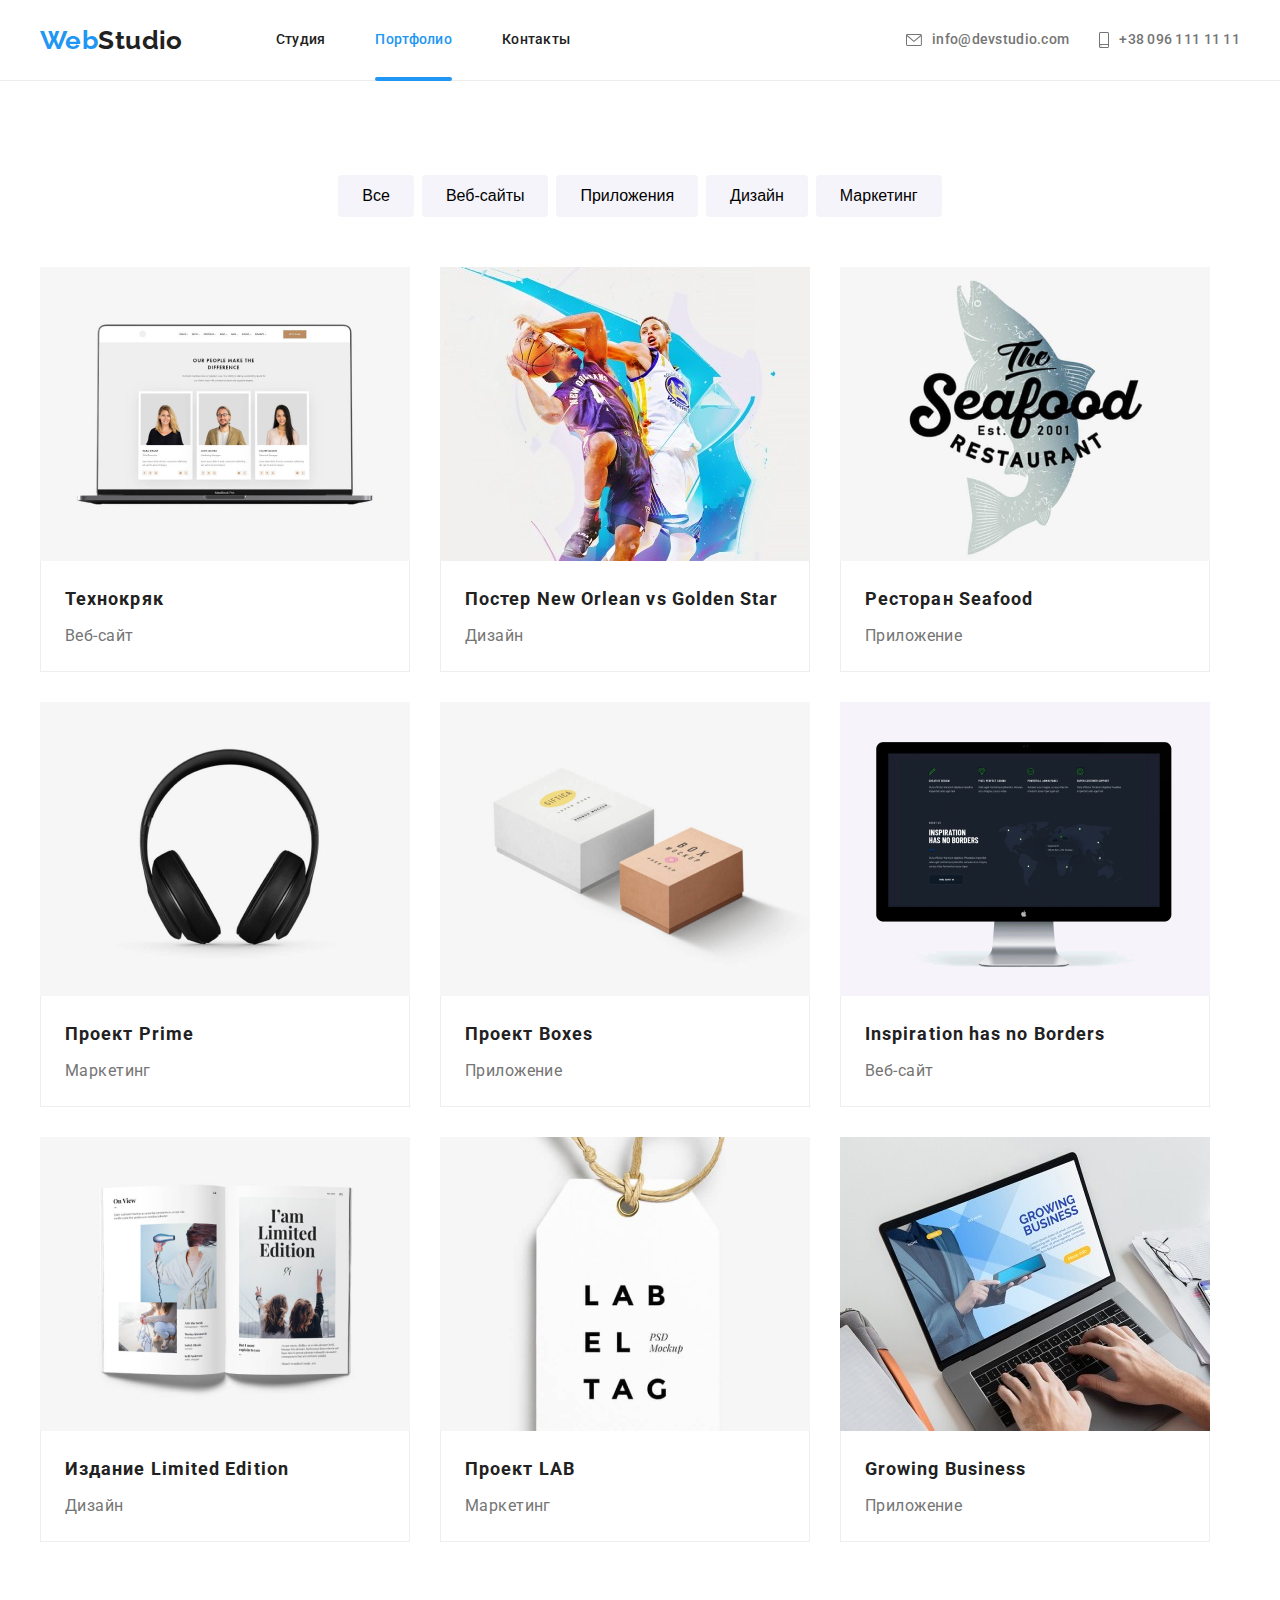
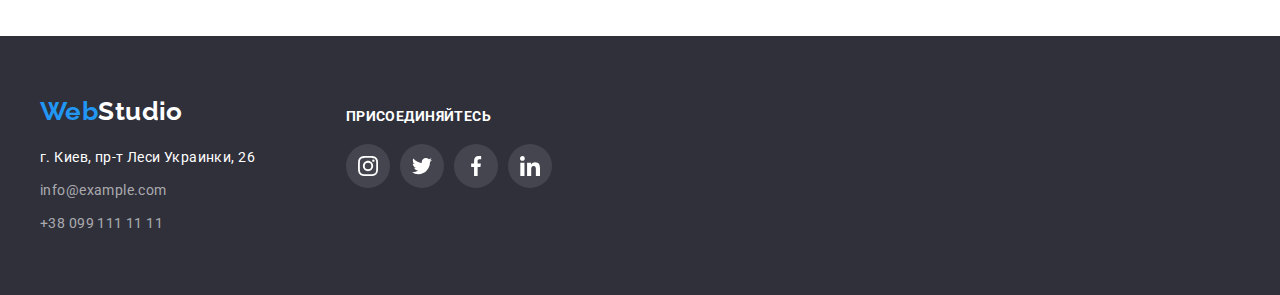
==== portfolio.html @ b4128821 "add files from previous HW" ====
<!DOCTYPE html>
<html lang="ru">
  <head>
    <meta charset="UTF-8" />
    <meta http-equiv="X-UA-Compatible" content="IE=edge" />
    <meta name="viewport" content="width=device-width, initial-scale=1.0" />
    <title>WebStudio</title>
    <link rel="preconnect" href="https://fonts.gstatic.com" />
    <link
      href="https://fonts.googleapis.com/css2?family=Raleway:wght@700&family=Roboto:wght@400;500;700;900&display=swap"
      rel="stylesheet"
    />
    <link
      rel="stylesheet"
      href="https://cdnjs.cloudflare.com/ajax/libs/modern-normalize/1.0.0/modern-normalize.min.css"
      integrity="sha512-ISS7cAi1PEhQ8jnbJpJZMd29NlhNj4AWYyLOSp2CE/CsHxTCu+r+t0D2yoJudVrd0/8fTVPUVDzY5Tvli75u/g=="
      crossorigin="anonymous"
    />
    <link rel="stylesheet" href="./css/styles.css" />
  </head>
  <body>
    <header>
      <div class="container">
        <nav class="header-nav">
          <!-- logo -->
          <a class="logo" href="./index.html" lang="en"
            ><span>Web</span>Studio</a
          >
          <ul class="link-list">
            <li class="item">
              <a class="link" href="./index.html">Студия</a>
            </li>
            <li class="item">
              <a class="link current" href="./portfolio.html">Портфолио</a>
            </li>
            <li class="item"><a class="link" href="">Контакты</a></li>
          </ul>
        </nav>
        <!-- contacts -->
        <ul class="header-contacts">
          <li class="item">
            <a class="link" href="mailto:info@devstudio.com">
              <svg class="contacts-icon" width="16" height="12">
                <use href="./images/icons.svg#envelope"></use>
              </svg>
              info@devstudio.com</a
            >
          </li>
          <li class="item">
            <a class="link" href="tel:+380961111111">
              <svg class="contacts-icon" width="10" height="16">
                <use href="./images/icons.svg#smartphone"></use>
              </svg>
              +38 096 111 11 11</a
            >
          </li>
        </ul>
      </div>
    </header>

    <!-- main content -->
    <main>
      <!-- our works -->
      <section class="section portfolio">
        <div class="container">
          <h1 class="visually-hidden">Наши работы</h1>

          <ul class="filter">
            <!-- сейчас фильтр кнопками, а будут радиобаттоны -->
            <li class="item">
              <button class="btn filter-button" type="button">Все</button>
            </li>
            <li class="item">
              <button class="btn filter-button" type="button">Веб-сайты</button>
            </li>
            <li class="item">
              <button class="btn filter-button" type="button">
                Приложения
              </button>
            </li>
            <li class="item">
              <button class="btn filter-button" type="button">Дизайн</button>
            </li>
            <li class="item">
              <button class="btn filter-button" type="button">Маркетинг</button>
            </li>
          </ul>

          <ul class="gallery">
            <li class="gallery-item">
              <a class="card" href="">
                <div class="box">
                  <img
                    class="card-image"
                    src="./images/portfolio/portfolio-1.jpg"
                    alt="фото веб-сайта Технокряк"
                    width="370"
                  />
                  <p class="card-overlay">
                    Технокряк это современная площадка распространения
                    коронавируса. Компании используют эту платформу для
                    цифрового шпионажа и атак на защищённые сервера конкурентов.
                  </p>
                </div>
                <div class="card-title">
                  <h2 class="card-name">Технокряк</h2>
                  <p class="card-text">Веб-сайт</p>
                </div>
              </a>
            </li>
            <li class="gallery-item">
              <a class="card" href="">
                <div class="box">
                  <img
                    class="card-image"
                    src="./images/portfolio/portfolio-2.jpg"
                    alt="фото постера"
                    width="370"
                  />
                  <p class="card-overlay">
                    Технокряк это современная площадка распространения
                    коронавируса. Компании используют эту платформу для
                    цифрового шпионажа и атак на защищённые сервера конкурентов.
                    Lorem ipsum dolor sit, amet consectetur adipisicing elit.
                    Incidunt, provident? Vel tempora deleniti animi? Nostrum
                    quidem, autem, dolores suscipit perferendis quam aperiam
                    nobis eligendi aspernatur corrupti sapiente doloremque minus
                    eaque.
                  </p>
                </div>
                <div class="card-title">
                  <h2 class="card-name">
                    Постер <span lang="en">New Orlean vs Golden Star</span>
                  </h2>
                  <p class="card-text">Дизайн</p>
                </div>
              </a>
            </li>
            <li class="gallery-item">
              <a class="card" href="">
                <div class="box">
                  <img
                    class="card-image"
                    src="./images/portfolio/portfolio-3.jpg"
                    alt="фото логотипа ресторана"
                    width="370"
                  />
                  <p class="card-overlay">
                    Технокряк это современная площадка распространения
                    коронавируса. Компании используют эту платформу для
                    цифрового шпионажа и атак на защищённые сервера конкурентов.
                    Lorem ipsum dolor sit amet consectetur adipisicing elit.
                    Error necessitatibus quasi suscipit ex nulla dignissimos
                    itaque totam natus, magni quia qui assumenda tenetur iusto
                    delectus animi enim dolor, saepe aliquam.
                  </p>
                </div>
                <div class="card-title">
                  <h2 class="card-name">
                    Ресторан <span lang="en">Seafood</span>
                  </h2>
                  <p class="card-text">Приложение</p>
                </div>
              </a>
            </li>
            <li class="gallery-item">
              <a class="card" href="">
                <div class="box">
                  <img
                    class="card-image"
                    src="./images/portfolio/portfolio-4.jpg"
                    alt="фото с наушниками"
                    width="370"
                  />
                  <p class="card-overlay">
                    Технокряк это современная площадка распространения
                    коронавируса. Компании используют эту платформу для
                    цифрового шпионажа и атак на защищённые сервера конкурентов.
                  </p>
                </div>
                <div class="card-title">
                  <h2 class="card-name">Проект <span lang="en">Prime</span></h2>
                  <p class="card-text">Маркетинг</p>
                </div>
              </a>
            </li>
            <li class="gallery-item">
              <a class="card" href="">
                <div class="box">
                  <img
                    class="card-image"
                    src="./images/portfolio/portfolio-5.jpg"
                    alt="фото с коробочками"
                    width="370"
                  />
                  <p class="card-overlay">
                    Технокряк это современная площадка распространения
                    коронавируса. Компании используют эту платформу для
                    цифрового шпионажа и атак на защищённые сервера конкурентов.
                  </p>
                </div>
                <div class="card-title">
                  <h2 class="card-name">Проект <span lang="en">Boxes</span></h2>
                  <p class="card-text">Приложение</p>
                </div>
              </a>
            </li>
            <li class="gallery-item">
              <a class="card" href="">
                <div class="box">
                  <img
                    class="card-image"
                    src="./images/portfolio/portfolio-6.jpg"
                    alt="фото веб-сайта"
                    width="370"
                  />
                  <p class="card-overlay">
                    Технокряк это современная площадка распространения
                    коронавируса. Компании используют эту платформу для
                    цифрового шпионажа и атак на защищённые сервера конкурентов.
                  </p>
                </div>
                <div class="card-title">
                  <h2 class="card-name">
                    <span lang="en">Inspiration has no Borders</span>
                  </h2>
                  <p class="card-text">Веб-сайт</p>
                </div>
              </a>
            </li>
            <li class="gallery-item">
              <a class="card" href="">
                <div class="box">
                  <img
                    class="card-image"
                    src="./images/portfolio/portfolio-7.jpg"
                    alt="фото развёрнутой книги"
                    width="370"
                  />
                  <p class="card-overlay">
                    Технокряк это современная площадка распространения
                    коронавируса. Компании используют эту платформу для
                    цифрового шпионажа и атак на защищённые сервера конкурентов.
                  </p>
                </div>
                <div class="card-title">
                  <h2 class="card-name">
                    Издание <span lang="en">Limited Edition</span>
                  </h2>
                  <p class="card-text">Дизайн</p>
                </div>
              </a>
            </li>
            <li class="gallery-item">
              <a class="card" href="">
                <div class="box">
                  <img
                    class="card-image"
                    src="./images/portfolio/portfolio-8.jpg"
                    alt="фото бирки"
                    width="370"
                  />
                  <p class="card-overlay">
                    Технокряк это современная площадка распространения
                    коронавируса. Компании используют эту платформу для
                    цифрового шпионажа и атак на защищённые сервера конкурентов.
                  </p>
                </div>
                <div class="card-title">
                  <h2 class="card-name">Проект LAB</h2>
                  <p class="card-text">Маркетинг</p>
                </div>
              </a>
            </li>
            <li class="gallery-item">
              <a class="card" href="">
                <div class="box">
                  <img
                    class="card-image"
                    src="./images/portfolio/portfolio-9.jpg"
                    alt="фото приложения"
                    width="370"
                  />
                  <p class="card-overlay">
                    Технокряк это современная площадка распространения
                    коронавируса. Компании используют эту платформу для
                    цифрового шпионажа и атак на защищённые сервера конкурентов.
                  </p>
                </div>
                <div class="card-title">
                  <h2 class="card-name">
                    <span lang="en">Growing Business</span>
                  </h2>
                  <p class="card-text">Приложение</p>
                </div>
              </a>
            </li>
          </ul>
        </div>
        <!-- /container -->
      </section>
    </main>

    <footer>
      <div class="container">
        <div class="wrapper">
          <div class="addresses">
            <!-- logo -->
            <a class="logo" href="./index.html" lang="en"
              ><span>Web</span>Studio</a
            >
            <!-- our contacts -->
            <address>
              <ul class="contacts-list">
                <li>
                  <a
                    class="link contact-map"
                    href="https://goo.gl/maps/neQX7SjU9CnfQopdA"
                    target="_blank"
                    rel="noreferrer noopener"
                  >
                    г. Киев, пр-т Леси Украинки, 26
                  </a>
                </li>
                <li>
                  <a class="link contact-email" href="mailto:info@example.com">
                    info@example.com
                  </a>
                </li>
                <li>
                  <a class="link contact-phone" href="tel:+380991111111">
                    +38 099 111 11 11
                  </a>
                </li>
              </ul>
            </address>
          </div>
          <div class="social">
            <p class="social-title">Присоединяйтесь</p>
            <ul class="social-links-list">
              <li>
                <a href="" class="social-link">
                  <svg class="social-link-icon" width="20" height="20">
                    <use href="./images/icons.svg#instagram"></use>
                  </svg>
                </a>
              </li>
              <li>
                <a href="" class="social-link">
                  <svg class="social-link-icon" width="20" height="20">
                    <use href="./images/icons.svg#twitter"></use>
                  </svg>
                </a>
              </li>
              <li>
                <a href="" class="social-link">
                  <svg class="social-link-icon" width="20" height="20">
                    <use href="./images/icons.svg#facebook"></use>
                  </svg>
                </a>
              </li>
              <li>
                <a href="" class="social-link">
                  <svg class="social-link-icon" width="20" height="20">
                    <use href="./images/icons.svg#linkedin"></use>
                  </svg>
                </a>
              </li>
            </ul>
          </div>
        </div>
      </div>
    </footer>
  </body>
</html>
---- css/styles.css ----
:root {
  --main-color: #212121;
  --second-color: #757575;
  --accent-color: #2196f3;
  --white-color: #fff;
  --bg-dark: #2f303a;
  --btn-hover: #188ce8;
  --bg-our-team: #f5f4fa;
  --bg-filter-btn: #f5f4fa;
  --brd-card-title: #eeeeee;
  --icon-color: #afb1b8;
  --timing-function: cubic-bezier(0.4, 0, 0.2, 1);
  --trans-duration: 250ms;
}

/*========== common =========== */
body {
  margin: 0;

  font-family: Roboto, sans-serif;
  font-size: 14px;
  color: var(--main-color);
  letter-spacing: 0.03em;

  background-color: var(--white-color);
}

ul {
  list-style: none;
  margin-top: 0;
  margin-bottom: 0;
  padding-left: 0;
}

h1,
h2,
h3,
h4,
h5,
h6,
p {
  margin-top: 0;
  margin-bottom: 0;
}

a {
  text-decoration: none;
}

img {
  display: block;
}

.container {
  margin-left: auto;
  margin-right: auto;
  padding-left: 15px;
  padding-right: 15px;
  width: 1200px;
}

.btn {
  border-radius: 4px;
  padding: 6px 22px;
  cursor: pointer;
  border-color: transparent;
}

.section {
  padding-top: 94px;
  padding-bottom: 94px;
}

.section-title {
  margin-bottom: 50px;

  font-size: 36px;
  line-height: 1.67;
  text-align: center;
}

.visually-hidden:not(:focus):not(:active) {
  position: absolute;

  width: 1px;
  height: 1px;
  margin: -1px;
  border: 0;
  padding: 0;

  white-space: nowrap;
  clip-path: inset(100%);
  clip: rect(0 0 0 0);
  overflow: hidden;
}

/* =========== Logo =============== */
.logo {
  display: block;
  margin-right: 93px;

  font-family: 'Raleway', sans-serif;
  font-weight: 700;
  font-size: 26px;
  color: var(--main-color);

  transform: scale(1);
  transition: transform var(--trans-duration) var(--timing-function);
}

.logo span {
  color: var(--accent-color);
}

.logo:hover,
.logo:focus {
  transform: scale(1.2);
}

/* ============== header ============= */
header {
  border-bottom: 1px solid #ececec;
}

header .container {
  display: flex;
  align-items: center;
}

.header-nav {
  display: flex;
  align-items: center;
}

.header-nav .link-list {
  display: flex;
  align-items: center;
}

.link-list .item:not(:last-child) {
  margin-right: 50px;
}

.link-list .current::after {
  content: '';
  position: absolute;
  display: block;
  bottom: -1px;
  left: 0;
  width: 100%;
  height: 4px;
  border-radius: 2px;
  background-color: var(--accent-color);
}

.link-list .link,
.header-contacts .link {
  font-size: 14px;
  font-weight: 500;
  line-height: 1.14;
  letter-spacing: 0.02em;

  padding-top: 32px;
  padding-bottom: 32px;

  transition: color var(--trans-duration) var(--timing-function);
}

.link-list .link {
  display: block;
  color: var(--main-color);
}

.header-nav .current {
  position: relative;
  color: var(--accent-color);
}

.header-contacts {
  display: flex;
  align-items: center;
  margin-left: auto;
}

.header-contacts .link {
  display: flex;
  align-items: center;

  color: var(--second-color);
}

.header-contacts .item:not(:last-child) {
  margin-right: 30px;
}

.contacts-icon {
  margin-right: 10px;
  fill: currentColor;
}

.link-list .link:focus,
.link-list .link:hover,
.header-contacts .link:focus,
.header-contacts .link:hover {
  color: var(--accent-color);
}

/* ============ hero ================ */
.hero {
  background-color: var(--bg-dark);
}

.hero .hero-bg {
  margin-left: auto;
  margin-right: auto;
  padding-top: 200px;
  padding-bottom: 200px;
  height: 600px;
  max-width: 1600px;

  background-image: linear-gradient(
      rgba(47, 48, 58, 0.4),
      rgba(47, 48, 58, 0.4)
    ),
    url('../images/hero/hero-bg.jpg');
  background-size: cover;
  background-position: center;
}

.hero-title {
  margin-bottom: 30px;

  font-size: 44px;
  font-weight: 900;
  line-height: 1.36;
  letter-spacing: 0.06em;
  text-align: center;
  text-transform: uppercase;
  color: var(--white-color);
}

.hero-btn {
  display: block;
  margin-left: auto;
  margin-right: auto;

  font-size: 16px;
  font-weight: 700;
  line-height: 1.87;
  letter-spacing: 0.06em;
  color: var(--white-color);

  background-color: var(--accent-color);
  padding: 10px 32px;
  box-shadow: 0px 4px 4px rgba(0, 0, 0, 0.15);

  transition: background-color var(--trans-duration) var(--timing-function);
}

.hero .btn:hover,
.hero .btn:focus {
  background-color: var(--btn-hover);
}

/* ============ features =============== */
.features {
  padding-bottom: 47px;
}

.features-list {
  display: flex;
}

.feature {
  max-width: 270px;
}

.features-list .feature:not(:last-child) {
  margin-right: 30px;
}

.feature .thumb {
  height: 120px;
  margin-bottom: 30px;
  border-radius: 4px;
  display: flex;
  justify-content: center;
  align-items: center;

  background-color: var(--bg-filter-btn);
}

.feature-icon {
  width: 70px;
  height: 70px;
}

.feature-title {
  margin-bottom: 10px;

  font-size: 14px;
  font-weight: 700;
  line-height: 1.14;
  text-transform: uppercase;
}

.feature-text {
  line-height: 1.71;
  color: var(--second-color);
}

/* ============== work ================== */
.work {
  padding-top: 47px;
}

/* позиционирование в сетке
 отрицательными маржинами */
.works-list {
  display: flex;
  flex-wrap: wrap;
  margin-top: -30px;
  margin-left: -30px;
}

.works-list-item {
  position: relative;
  margin-top: 30px;
  margin-left: 30px;
}

.works-list-title {
  position: absolute;
  bottom: 0;
  left: 0;

  width: 100%;
  height: 70px;
  display: flex;
  justify-content: center;
  align-items: center;

  font-weight: 700;
  line-height: 1.14;
  text-transform: uppercase;
  color: var(--white-color);

  background-color: rgba(47, 48, 58, 0.8);
}

/* ============= our team =============== */
.members {
  background-color: var(--bg-our-team);
}

.members-list {
  display: flex;
  flex-wrap: wrap;
  margin-left: -30px;
  margin-top: -30px;
}

.member-card {
  width: 270px;
  margin-left: 30px;
  margin-top: 30px;
  border-radius: 0px 0px 4px 4px;

  padding-bottom: 30px;
  background-color: var(--white-color);

  box-shadow: 0px 1px 3px rgba(0, 0, 0, 0.12), 0px 1px 1px rgba(0, 0, 0, 0.14),
    0px 2px 1px rgba(0, 0, 0, 0.2);
}

.member-photo {
  margin-bottom: 30px;
}

.members .member-name {
  margin-bottom: 10px;

  font-size: 16px;
  font-weight: 500;
  line-height: 1.19;
  text-align: center;
}

.members .member-function {
  margin-bottom: 16px;

  font-size: 16px;
  color: var(--second-color);
  line-height: 1.19;
  text-align: center;
}

.social-links-list {
  display: flex;
  justify-content: center;
}

.social-links-list li:not(:last-child) {
  margin-right: 10px;
}

.social-link {
  display: flex;
  width: 44px;
  height: 44px;
  border-radius: 50%;

  transition: background-color var(--trans-duration) var(--timing-function);
}

.social-link-icon {
  margin: auto;
  fill: var(--icon-color);
  transition: fill 500ms var(--timing-function);
}

.social-link:hover,
.social-link:focus {
  background-color: var(--accent-color);
}

.social-link:hover .social-link-icon,
.social-link:focus .social-link-icon {
  fill: var(--white-color);
}

/* ================ our clients =================== */
.clients-list {
  display: flex;
  flex-wrap: wrap;
  margin-top: -30px;
  margin-left: -30px;
}

.client-item {
  width: 170px;
  height: 92px;
  margin-top: 30px;
  margin-left: 30px;
}

.client-link {
  display: flex;
  height: 100%;
  border: 1px solid var(--icon-color);
  border-radius: 4px;
  transition: border-color var(--trans-duration) var(--timing-function);
}

.client-icon {
  margin: auto;
  fill: var(--icon-color);
  transition: fill var(--trans-duration) var(--timing-function);
}

.client-link:hover,
.client-link:focus {
  border-color: var(--accent-color);
}

.client-link:hover .client-icon,
.client-link:focus .client-icon {
  fill: var(--accent-color);
}

/* ============ footer ================ */
footer {
  padding-top: 60px;
  padding-bottom: 60px;

  background-color: var(--bg-dark);
  color: var(--white-color);
}

.wrapper {
  display: flex;
}

.addresses {
  margin-right: 70px;
}

footer .logo {
  margin-bottom: 20px;

  display: inline-block;
  color: var(--white-color);
}

address {
  font-style: normal;
}

.contacts-list .link {
  line-height: 1.71;

  transition: color var(--trans-duration) var(--timing-function);
}

.contacts-list li:not(:last-child) {
  padding-bottom: 9px;
}

.contact-map {
  color: rgba(255, 255, 255, 1);
}

.contact-email,
.contact-phone {
  color: rgba(255, 255, 255, 0.6);
}

.contacts-list .link:focus,
.contacts-list .link:hover {
  color: var(--accent-color);
}

.social {
  margin-top: 12px;
}
.social-title {
  margin-bottom: 20px;

  font-weight: 700;
  text-transform: uppercase;
}

footer .social-link {
  background-color: rgba(255, 255, 255, 0.1);
}

footer .social-link-icon {
  fill: var(--white-color);
}

/* =============== portfolio ================== */
.portfolio .filter {
  margin-bottom: 50px;
  display: flex;
  justify-content: center;
}

.filter .item:not(:last-child) {
  margin-right: 8px;
}

.portfolio .filter-button {
  font-weight: 500;
  font-size: 16px;
  line-height: 1.62;

  background-color: var(--bg-filter-btn);
  box-shadow: none;

  transition-property: color, background-color, box-shadow;
  transition-duration: var(--trans-duration);
  transition-timing-function: var(--timing-function);
}

.portfolio .filter-button:hover,
.portfolio .filter-button:focus {
  color: var(--white-color);
  background-color: var(--accent-color);
  box-shadow: 0px 3px 1px rgba(0, 0, 0, 0.1), 0px 1px 2px rgba(0, 0, 0, 0.08),
    0px 2px 2px rgba(0, 0, 0, 0.12);
}

.gallery {
  display: flex;
  flex-wrap: wrap;
  margin-bottom: -30px;
}

.gallery-item:not(:nth-child(3n)) {
  margin-right: 30px;
}

.gallery-item {
  position: relative;

  margin-bottom: 30px;
}

.card {
  display: block;

  transition: box-shadow var(--trans-duration) var(--timing-function);
}

.gallery .card:hover,
.gallery .card:focus {
  box-shadow: 0px 1px 1px rgba(0, 0, 0, 0.12), 0px 4px 4px rgba(0, 0, 0, 0.06),
    1px 4px 6px rgba(0, 0, 0, 0.16);
}

.card .box {
  position: relative;

  overflow: hidden;
}

.card-overlay {
  position: absolute;
  top: 0;
  left: 0;

  width: 100%;
  height: 100%;
  /* большой паддинг верхний - ментор Алёна сказала делать по макету */
  padding: 63px 24px 24px;

  background-color: rgba(33, 150, 243, 0.9);
  color: var(--white-color);
  font-size: 18px;
  line-height: 1.56;
  overflow: auto;

  transform: translateY(100%);
  transition: transform var(--trans-duration) var(--timing-function);
}

.gallery .card:hover .card-overlay,
.gallery .card:focus .card-overlay {
  transform: translateY(0);
}

.card-title {
  padding: 20px 24px;
  border: 1px solid var(--brd-card-title);
  border-top: 0;
}

.card .card-name {
  margin-bottom: 4px;

  font-weight: 700;
  font-size: 18px;
  line-height: 2;
  letter-spacing: 0.06em;
  color: var(--main-color);
}

.card .card-text {
  font-size: 16px;
  line-height: 1.87;
  color: var(--second-color);
}

/* ============ modal ====================== */

.backdrop {
  position: fixed;
  top: 0;
  left: 0;
  z-index: 1000;

  width: 100vw;
  height: 100vh;

  background-color: rgba(0, 0, 0, 0.2);

  transition-property: opacity, visibility;
  transition: var(--trans-duration) var(--timing-function);
}

.modal {
  position: absolute;
  top: 50%;
  left: 50%;
  transform: translate(-50%, -50%);

  width: 528px;
  height: 581px;
  border-radius: 4px;

  background-color: var(--white-color);

  box-shadow: 0px 1px 3px rgba(0, 0, 0, 0.12), 0px 1px 1px rgba(0, 0, 0, 0.14),
    0px 2px 1px rgba(0, 0, 0, 0.2);
}

.modal-close-btn {
  position: absolute;
  top: 8px;
  right: 8px;

  width: 30px;
  height: 30px;
  border: 1px solid rgba(0, 0, 0, 0.1);
  border-radius: 50%;
  padding: 0;

  display: flex;
  justify-content: center;
  align-items: center;

  background-color: transparent;
  cursor: pointer;
}

.close-icon {
  fill: var(--main-color);
  transition: fill var(--trans-duration) var(--timing-function);
}

.modal-close-btn:hover .close-icon {
  fill: var(--accent-color);
}

.is-hidden {
  opacity: 0;
  pointer-events: none;
  visibility: hidden;
}
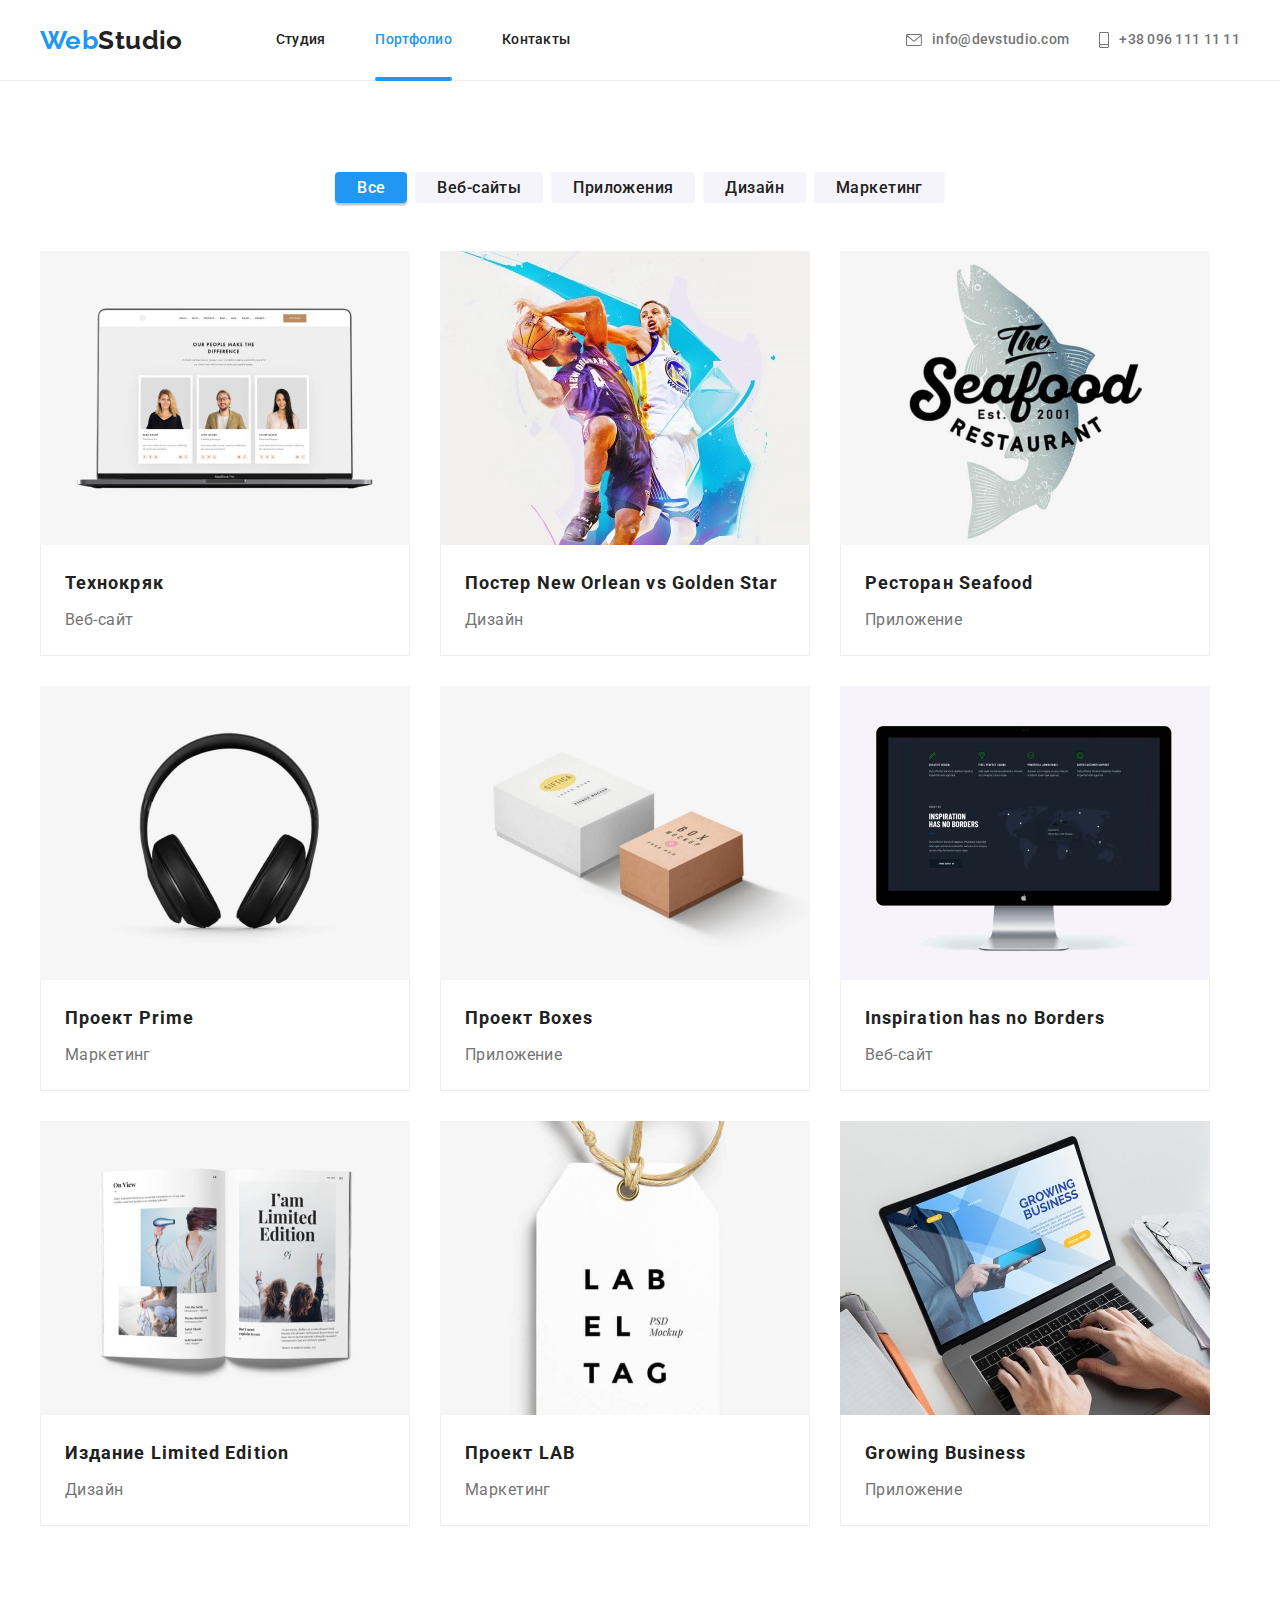
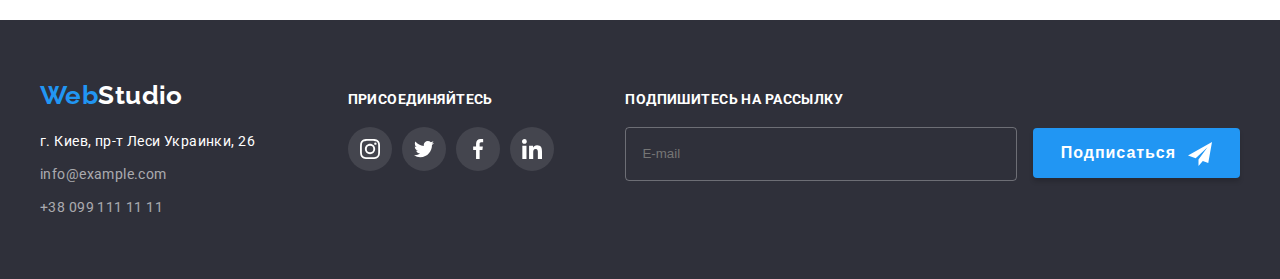
==== commit 2942c43a: "fixed some forms, add styles for forms, change filter buttons to radio" ====
--- a/portfolio.html
+++ b/portfolio.html
@@ -65,26 +65,54 @@
         <div class="container">
           <h1 class="visually-hidden">Наши работы</h1>
 
-          <ul class="filter">
-            <!-- сейчас фильтр кнопками, а будут радиобаттоны -->
-            <li class="item">
-              <button class="btn filter-button" type="button">Все</button>
-            </li>
-            <li class="item">
-              <button class="btn filter-button" type="button">Веб-сайты</button>
-            </li>
-            <li class="item">
-              <button class="btn filter-button" type="button">
-                Приложения
-              </button>
-            </li>
-            <li class="item">
-              <button class="btn filter-button" type="button">Дизайн</button>
-            </li>
-            <li class="item">
-              <button class="btn filter-button" type="button">Маркетинг</button>
-            </li>
-          </ul>
+          <form class="filter">
+            <label class="item">
+              <input
+                class="filter-radio visually-hidden"
+                type="radio"
+                name="filter"
+                value="0"
+                checked
+              />
+              <span class="btn filter-button">Все</span>
+            </label>
+            <label class="item">
+              <input
+                class="filter-radio visually-hidden"
+                type="radio"
+                name="filter"
+                value="1"
+              />
+              <span class="btn filter-button">Веб-сайты</span>
+            </label>
+            <label class="item">
+              <input
+                class="filter-radio visually-hidden"
+                type="radio"
+                name="filter"
+                value="2"
+              />
+              <span class="btn filter-button">Приложения</span>
+            </label>
+            <label class="item">
+              <input
+                class="filter-radio visually-hidden"
+                type="radio"
+                name="filter"
+                value="3"
+              />
+              <span class="btn filter-button">Дизайн</span>
+            </label>
+            <label class="item">
+              <input
+                class="filter-radio visually-hidden"
+                type="radio"
+                name="filter"
+                value="4"
+              />
+              <span class="btn filter-button">Маркетинг</span>
+            </label>
+          </form>
 
           <ul class="gallery">
             <li class="gallery-item">
@@ -368,6 +396,27 @@
               </li>
             </ul>
           </div>
+          <div class="spam">
+            <label for="spam-email"
+              ><span class="spam-title">Подпишитесь на рассылку</span></label
+            >
+            <form class="spam-form" autocomplete="off">
+              <input
+                class="spam-email"
+                type="email"
+                id="spam-email"
+                placeholder="E-mail"
+                title="Напишите свой ящик, чтоб получать рассылку"
+                required
+              />
+              <button class="spam-form-btn" type="submit">
+                <span>Подписаться</span
+                ><svg class="spam-icon" width="24" height="24">
+                  <use href="./images/icons.svg#send"></use>
+                </svg>
+              </button>
+            </form>
+          </div>
         </div>
       </div>
     </footer>
--- a/css/styles.css
+++ b/css/styles.css
@@ -11,6 +11,8 @@
   --icon-color: #afb1b8;
   --timing-function: cubic-bezier(0.4, 0, 0.2, 1);
   --trans-duration: 250ms;
+  --placeholder-text-color: rgba(117, 117, 117, 0.5);
+  --footer-form-border: rgba(255, 255, 255, 0.3);
 }
 
 /*========== common =========== */
@@ -79,7 +81,7 @@
   text-align: center;
 }
 
-.visually-hidden:not(:focus):not(:active) {
+.visually-hidden {
   position: absolute;
 
   width: 1px;
@@ -92,6 +94,9 @@
   clip-path: inset(100%);
   clip: rect(0 0 0 0);
   overflow: hidden;
+
+  outline: 0;
+  outline-offset: 0;
 }
 
 /* =========== Logo =============== */
@@ -253,6 +258,7 @@
   background-color: var(--accent-color);
   padding: 10px 32px;
   box-shadow: 0px 4px 4px rgba(0, 0, 0, 0.15);
+  border-radius: 4px;
 
   transition: background-color var(--trans-duration) var(--timing-function);
 }
@@ -479,10 +485,8 @@
 
 .wrapper {
   display: flex;
-}
-
-.addresses {
-  margin-right: 70px;
+  align-items: baseline;
+  justify-content: space-between;
 }
 
 footer .logo {
@@ -520,9 +524,8 @@
   color: var(--accent-color);
 }
 
-.social {
-  margin-top: 12px;
-}
+/* social links */
+
 .social-title {
   margin-bottom: 20px;
 
@@ -538,7 +541,69 @@
   fill: var(--white-color);
 }
 
+/* form for spam)) */
+
+.spam-email {
+  height: 50px;
+  width: 358px;
+
+  padding-left: 16px;
+  padding-right: 16px;
+  margin-right: 12px;
+  border-radius: 4px;
+  border: 1px solid var(--footer-form-border);
+
+  color: var(--white-color);
+
+  background-color: inherit;
+  transition: border-color var(--trans-duration) var(--timing-function);
+}
+
+.spam-title {
+  display: block;
+  margin-bottom: 20px;
+
+  font-weight: 700;
+  text-transform: uppercase;
+}
+
+.spam-form-btn {
+  border-radius: 4px;
+  border: none;
+
+  font-size: 16px;
+  font-weight: 700;
+  line-height: 1.87;
+  letter-spacing: 0.06em;
+  color: var(--white-color);
+
+  background-color: var(--accent-color);
+  padding: 10px 28px;
+  box-shadow: 0px 4px 4px rgba(0, 0, 0, 0.15);
+
+  cursor: pointer;
+  transition: background-color var(--trans-duration) var(--timing-function);
+}
+
+.spam-icon {
+  vertical-align: middle;
+  margin-left: 12px;
+  fill: var(--white-color);
+}
+
+.spam-form-btn:hover,
+.spam-form-btn:focus {
+  background-color: var(--btn-hover);
+}
+
+.spam-form:focus-within .spam-email {
+  outline: none;
+  border-color: var(--accent-color);
+}
+
 /* =============== portfolio ================== */
+
+/* portfolio filter */
 .portfolio .filter {
   margin-bottom: 50px;
   display: flex;
@@ -562,14 +627,18 @@
   transition-timing-function: var(--timing-function);
 }
 
-.portfolio .filter-button:hover,
-.portfolio .filter-button:focus {
+.filter-radio:checked + .filter-button,
+.portfolio .filter-button:hover {
   color: var(--white-color);
   background-color: var(--accent-color);
   box-shadow: 0px 3px 1px rgba(0, 0, 0, 0.1), 0px 1px 2px rgba(0, 0, 0, 0.08),
     0px 2px 2px rgba(0, 0, 0, 0.12);
 }
-
+.filter-radio:focus + .filter-button {
+  outline: 2px solid var(--second-color);
+}
+
+/* portfolio gallery */
 .gallery {
   display: flex;
   flex-wrap: wrap;
@@ -668,6 +737,12 @@
   transition: var(--trans-duration) var(--timing-function);
 }
 
+.is-hidden {
+  opacity: 0;
+  pointer-events: none;
+  visibility: hidden;
+}
+
 .modal {
   position: absolute;
   top: 50%;
@@ -677,9 +752,9 @@
   width: 528px;
   height: 581px;
   border-radius: 4px;
+  padding: 40px;
 
   background-color: var(--white-color);
-
   box-shadow: 0px 1px 3px rgba(0, 0, 0, 0.12), 0px 1px 1px rgba(0, 0, 0, 0.14),
     0px 2px 1px rgba(0, 0, 0, 0.2);
 }
@@ -712,8 +787,146 @@
   fill: var(--accent-color);
 }
 
-.is-hidden {
-  opacity: 0;
-  pointer-events: none;
-  visibility: hidden;
-}
+/* --------- modal form ------------ */
+
+.modal-title {
+  margin-bottom: 30px;
+
+  font-weight: 700;
+  font-size: 20px;
+  line-height: 1.15;
+  text-align: center;
+  color: var(--main-color);
+}
+
+.form-field {
+  position: relative;
+  display: block;
+
+  margin-bottom: 28px;
+}
+
+.form-field:last-child {
+  margin-bottom: 20px;
+}
+
+.form-field:focus-within .form-icon {
+  fill: var(--accent-color);
+}
+
+.form-field:focus-within .form-input {
+  outline: none;
+  border-color: var(--accent-color);
+}
+
+.form-input {
+  display: block;
+  width: 100%;
+  height: 40px;
+
+  border: 1px solid rgba(33, 33, 33, 0.2);
+  border-radius: 4px;
+  padding-left: 42px;
+
+  font-size: 12px;
+  line-height: 1.17;
+  letter-spacing: 0.01em;
+  color: inherit;
+
+  background-color: #fff;
+  transition: border-color var(--trans-duration) var(--timing-function);
+}
+
+.form-input::placeholder {
+  color: var(--placeholder-text-color);
+}
+
+textarea.form-input {
+  resize: none;
+  height: 120px;
+
+  padding: 12px 16px;
+  overflow: auto;
+}
+
+.form-label {
+  position: absolute;
+  bottom: calc(100% + 4px);
+
+  font-size: 12px;
+  line-height: 1.17;
+  letter-spacing: 0.01em;
+  color: var(--second-color);
+}
+
+.form-icon {
+  position: absolute;
+  top: 50%;
+  left: 12px;
+  transform: translateY(-50%);
+  fill: var(--main-color);
+  transition: fill var(--trans-duration) var(--timing-function);
+}
+
+.agreement {
+  text-align: center;
+  color: var(--second-color);
+}
+
+.agreement a {
+  text-decoration: underline;
+  color: var(--accent-color);
+}
+
+.agreement-icon {
+  vertical-align: middle;
+  width: 16px;
+  height: 15px;
+  border: 2px solid var(--main-color);
+  border-radius: 2px;
+  margin-right: 5px;
+
+  fill: var(--white-color);
+  background-color: var(--white-color);
+  transition-property: background-color, border-color;
+  transition-duration: var(--trans-duration);
+  transition-timing-function: var(--timing-function);
+}
+
+.agreement input[type='checkbox']:hover + .agreement-icon,
+.agreement input[type='checkbox']:focus + .agreement-icon {
+  border-color: var(--accent-color);
+}
+
+.agreement input[type='checkbox']:checked + .agreement-icon {
+  background-color: var(--accent-color);
+  border: none;
+}
+
+.btn-submit {
+  display: block;
+  margin-left: auto;
+  margin-right: auto;
+  margin-top: 30px;
+
+  border-radius: 4px;
+  border: none;
+
+  font-size: 16px;
+  font-weight: 700;
+  line-height: 1.85;
+  letter-spacing: 0.06em;
+  color: var(--white-color);
+
+  background-color: var(--accent-color);
+  padding: 10px 55px;
+  box-shadow: 0px 4px 4px rgba(0, 0, 0, 0.15);
+
+  cursor: pointer;
+  transition: background-color var(--trans-duration) var(--timing-function);
+}
+
+.btn-submit:hover,
+.btn-submit:focus {
+  background-color: var(--btn-hover);
+}
